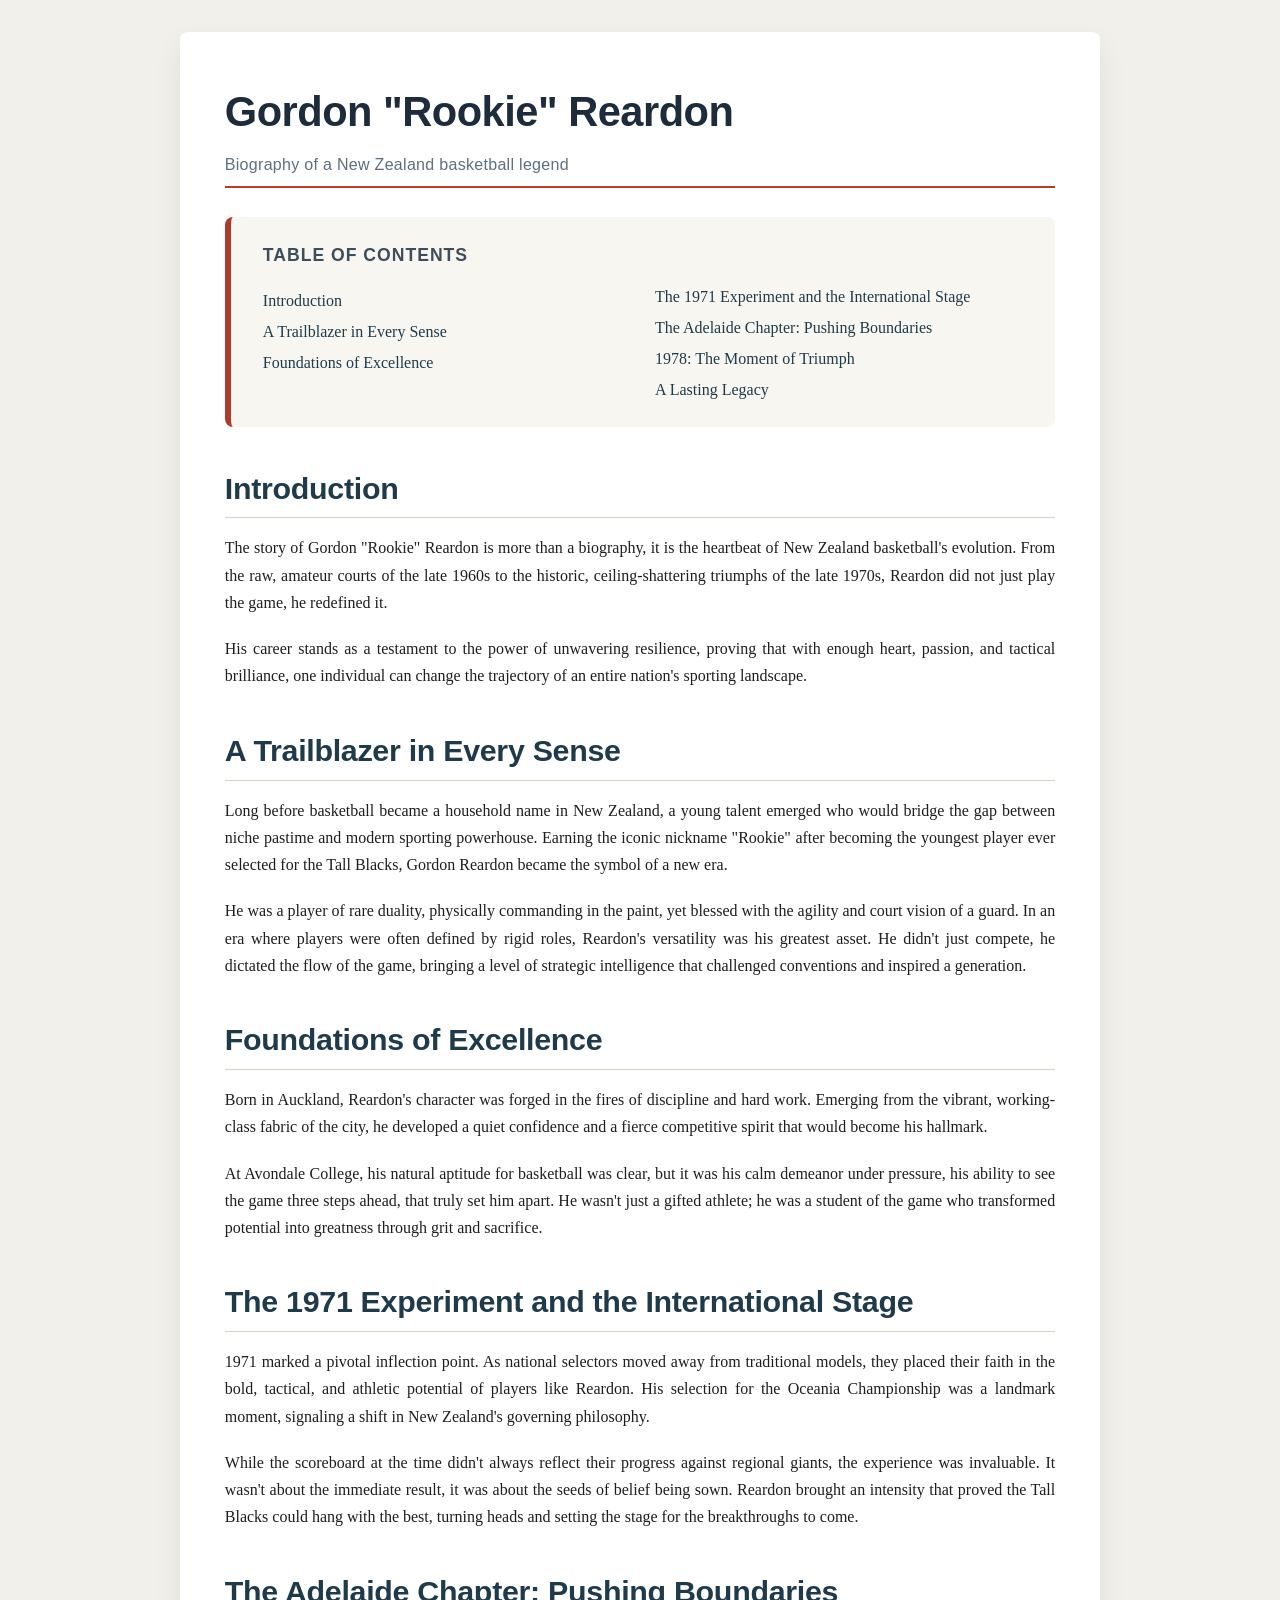
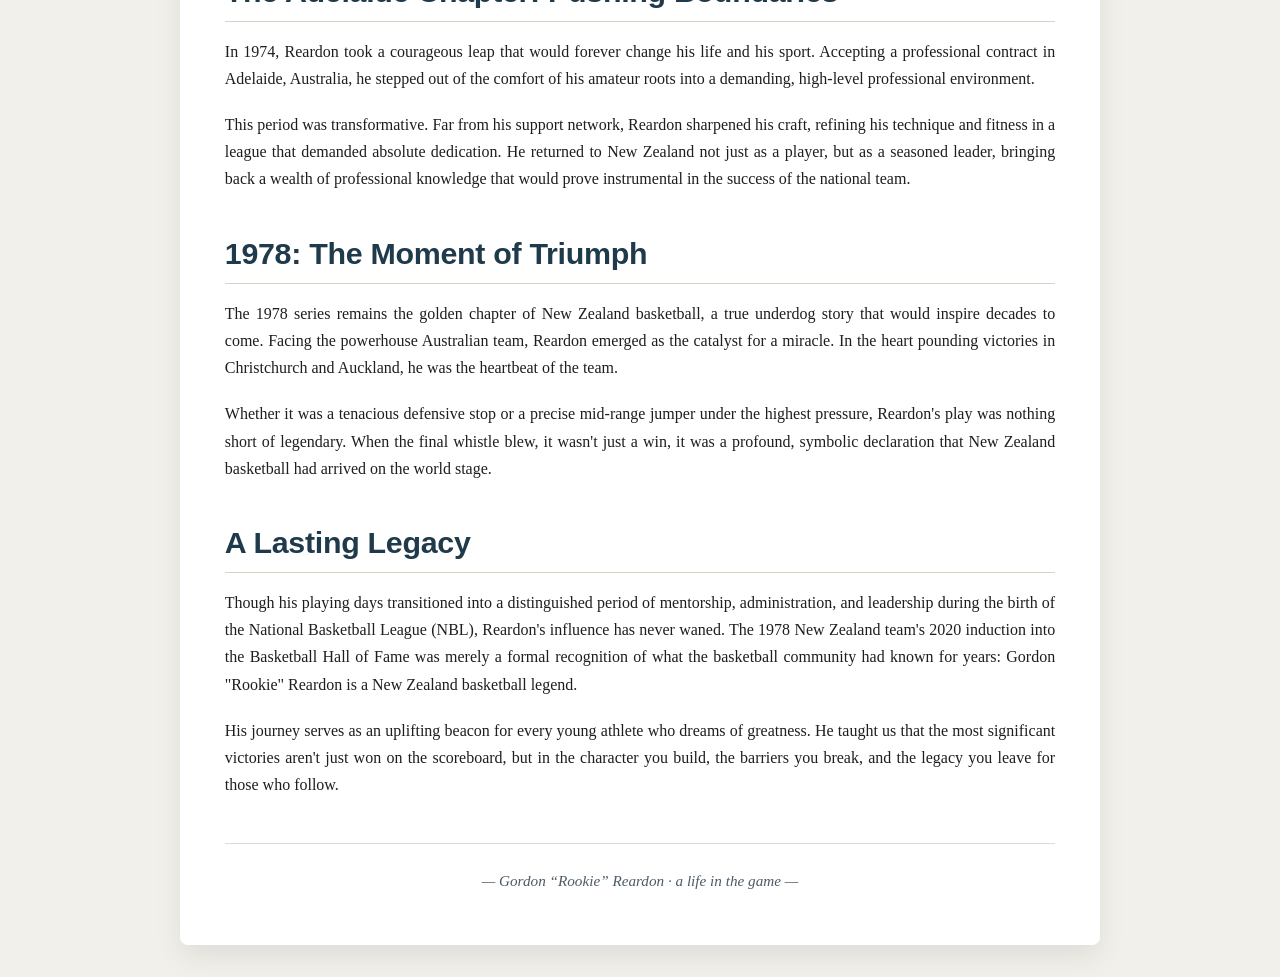
==== biography.html @ ab77c08b "Update biography.html" ====
<!DOCTYPE html>
<html lang="en">
<head>
  <meta charset="UTF-8">
  <meta name="viewport" content="width=device-width, initial-scale=1.0">
  <title>Gordon "Rookie" Reardon · biography</title>
  <style>
    * {
      margin: 0;
      padding: 0;
      box-sizing: border-box;
    }

    body {
      background: #f2f0eb;
      font-family: 'Georgia', 'Times New Roman', serif;
      line-height: 1.7;
      color: #1e1e1e;
      padding: 2rem 1rem;
    }

    .container {
      max-width: 920px;
      margin: 0 auto;
      background: white;
      padding: 2.8rem 2.8rem 3.2rem;
      border-radius: 8px;
      box-shadow: 0 12px 28px rgba(0,0,0,0.08);
    }

    h1 {
      font-size: 2.6rem;
      font-weight: 700;
      letter-spacing: -0.5px;
      border-bottom: 2px solid #c0392b;
      padding-bottom: 0.5rem;
      margin-bottom: 1.8rem;
      color: #1e2b3c;
      font-family: 'Helvetica Neue', 'Arial', sans-serif;
    }

    h1 small {
      font-size: 1rem;
      font-weight: 400;
      color: #5e6f7e;
      display: block;
      margin-top: 0.2rem;
      letter-spacing: 0.3px;
    }

    h2 {
      font-size: 1.9rem;
      font-weight: 600;
      margin: 2.2rem 0 1rem;
      padding-bottom: 0.2rem;
      border-bottom: 1px solid #d9d2c5;
      color: #1f3a4b;
      font-family: 'Helvetica Neue', 'Arial', sans-serif;
      letter-spacing: -0.3px;
    }

    h3 {
      font-size: 1.3rem;
      font-weight: 600;
      margin: 1.8rem 0 0.6rem;
      color: #2c3e50;
      font-family: 'Helvetica Neue', 'Arial', sans-serif;
    }

    .toc {
      background: #f8f6f1;
      padding: 1.5rem 2rem;
      border-radius: 8px;
      margin: 1.2rem 0 2.2rem;
      border-left: 6px solid #b03a2e;
    }

    .toc h3 {
      margin-top: 0;
      margin-bottom: 0.75rem;
      font-size: 1.1rem;
      text-transform: uppercase;
      letter-spacing: 1px;
      color: #3e4d5b;
    }

    .toc ul {
      list-style: none;
      columns: 2 180px;
      column-gap: 1.5rem;
    }

    .toc li {
      margin: 0.25rem 0;
      break-inside: avoid;
    }

    .toc a {
      text-decoration: none;
      color: #1e3b4b;
      font-weight: 500;
      border-bottom: 1px dotted transparent;
      transition: border-color 0.15s;
    }

    .toc a:hover {
      border-bottom-color: #b03a2e;
      color: #a43326;
    }

    .chapter {
      margin-top: 2.2rem;
    }

    .chapter p {
      margin: 1.2rem 0;
      text-align: justify;
      text-justify: inter-word;
    }

    .chapter p:first-of-type {
      margin-top: 0.5rem;
    }

    .chapter strong {
      color: #1d3b4b;
      font-weight: 700;
    }

    .chapter .highlight {
      background: #fef6e6;
      padding: 0.1rem 0.3rem;
      border-radius: 4px;
      font-weight: 500;
    }

    hr {
      border: 0;
      height: 1px;
      background: linear-gradient(90deg, #d0c9bc, #b8aaa0, #d0c9bc);
      margin: 2rem 0 1rem;
    }

    .footer-note {
      margin-top: 2.8rem;
      font-size: 0.95rem;
      color: #4b5b68;
      border-top: 1px solid #e0d9ce;
      padding-top: 1.5rem;
      text-align: center;
      font-style: italic;
    }

    @media (max-width: 650px) {
      .container {
        padding: 1.8rem 1.2rem;
      }
      h1 {
        font-size: 2.1rem;
      }
      h2 {
        font-size: 1.6rem;
      }
      .toc ul {
        columns: 1;
      }
    }
  </style>
</head>
<body>
<div class="container">

  <h1>
    Gordon "Rookie" Reardon
    <small>Biography of a New Zealand basketball legend</small>
  </h1>

  <!-- Table of Contents -->
  <div class="toc">
    <h3>Table of Contents</h3>
    <ul>
      <li><a href="#introduction">Introduction</a></li>
      <li><a href="#trailblazer">A Trailblazer in Every Sense</a></li>
      <li><a href="#foundations">Foundations of Excellence</a></li>
      <li><a href="#experiment">The 1971 Experiment and the International Stage</a></li>
      <li><a href="#adelaide">The Adelaide Chapter: Pushing Boundaries</a></li>
      <li><a href="#triumph">1978: The Moment of Triumph</a></li>
      <li><a href="#legacy">A Lasting Legacy</a></li>
    </ul>
  </div>

  <!-- INTRODUCTION -->
  <section class="chapter" id="introduction">
    <h2>Introduction</h2>
    <p>The story of Gordon "Rookie" Reardon is more than a biography, it is the heartbeat of New Zealand basketball's evolution. From the raw, amateur courts of the late 1960s to the historic, ceiling-shattering triumphs of the late 1970s, Reardon did not just play the game, he redefined it.</p>
    <p>His career stands as a testament to the power of unwavering resilience, proving that with enough heart, passion, and tactical brilliance, one individual can change the trajectory of an entire nation's sporting landscape.</p>
  </section>

  <!-- TRAILBLAZER -->
  <section class="chapter" id="trailblazer">
    <h2>A Trailblazer in Every Sense</h2>
    <p>Long before basketball became a household name in New Zealand, a young talent emerged who would bridge the gap between niche pastime and modern sporting powerhouse. Earning the iconic nickname "Rookie" after becoming the youngest player ever selected for the Tall Blacks, Gordon Reardon became the symbol of a new era.</p>
    <p>He was a player of rare duality, physically commanding in the paint, yet blessed with the agility and court vision of a guard. In an era where players were often defined by rigid roles, Reardon's versatility was his greatest asset. He didn't just compete, he dictated the flow of the game, bringing a level of strategic intelligence that challenged conventions and inspired a generation.</p>
  </section>

  <!-- FOUNDATIONS -->
  <section class="chapter" id="foundations">
    <h2>Foundations of Excellence</h2>
    <p>Born in Auckland, Reardon's character was forged in the fires of discipline and hard work. Emerging from the vibrant, working-class fabric of the city, he developed a quiet confidence and a fierce competitive spirit that would become his hallmark.</p>
    <p>At Avondale College, his natural aptitude for basketball was clear, but it was his calm demeanor under pressure, his ability to see the game three steps ahead, that truly set him apart. He wasn't just a gifted athlete; he was a student of the game who transformed potential into greatness through grit and sacrifice.</p>
  </section>

  <!-- 1971 EXPERIMENT -->
  <section class="chapter" id="experiment">
    <h2>The 1971 Experiment and the International Stage</h2>
    <p>1971 marked a pivotal inflection point. As national selectors moved away from traditional models, they placed their faith in the bold, tactical, and athletic potential of players like Reardon. His selection for the Oceania Championship was a landmark moment, signaling a shift in New Zealand's governing philosophy.</p>
    <p>While the scoreboard at the time didn't always reflect their progress against regional giants, the experience was invaluable. It wasn't about the immediate result, it was about the seeds of belief being sown. Reardon brought an intensity that proved the Tall Blacks could hang with the best, turning heads and setting the stage for the breakthroughs to come.</p>
  </section>

  <!-- ADELAIDE -->
  <section class="chapter" id="adelaide">
    <h2>The Adelaide Chapter: Pushing Boundaries</h2>
    <p>In 1974, Reardon took a courageous leap that would forever change his life and his sport. Accepting a professional contract in Adelaide, Australia, he stepped out of the comfort of his amateur roots into a demanding, high-level professional environment.</p>
    <p>This period was transformative. Far from his support network, Reardon sharpened his craft, refining his technique and fitness in a league that demanded absolute dedication. He returned to New Zealand not just as a player, but as a seasoned leader, bringing back a wealth of professional knowledge that would prove instrumental in the success of the national team.</p>
  </section>

  <!-- 1978 TRIUMPH -->
  <section class="chapter" id="triumph">
    <h2>1978: The Moment of Triumph</h2>
    <p>The 1978 series remains the golden chapter of New Zealand basketball, a true underdog story that would inspire decades to come. Facing the powerhouse Australian team, Reardon emerged as the catalyst for a miracle. In the heart pounding victories in Christchurch and Auckland, he was the heartbeat of the team.</p>
    <p>Whether it was a tenacious defensive stop or a precise mid-range jumper under the highest pressure, Reardon's play was nothing short of legendary. When the final whistle blew, it wasn't just a win, it was a profound, symbolic declaration that New Zealand basketball had arrived on the world stage.</p>
  </section>

  <!-- LEGACY -->
  <section class="chapter" id="legacy">
    <h2>A Lasting Legacy</h2>
    <p>Though his playing days transitioned into a distinguished period of mentorship, administration, and leadership during the birth of the National Basketball League (NBL), Reardon's influence has never waned. The 1978 New Zealand team's 2020 induction into the Basketball Hall of Fame was merely a formal recognition of what the basketball community had known for years: Gordon "Rookie" Reardon is a New Zealand basketball legend.</p>
    <p>His journey serves as an uplifting beacon for every young athlete who dreams of greatness. He taught us that the most significant victories aren't just won on the scoreboard, but in the character you build, the barriers you break, and the legacy you leave for those who follow.</p>
  </section>

  <div class="footer-note">
    — Gordon “Rookie” Reardon · a life in the game —
  </div>

</div>
</body>
</html>
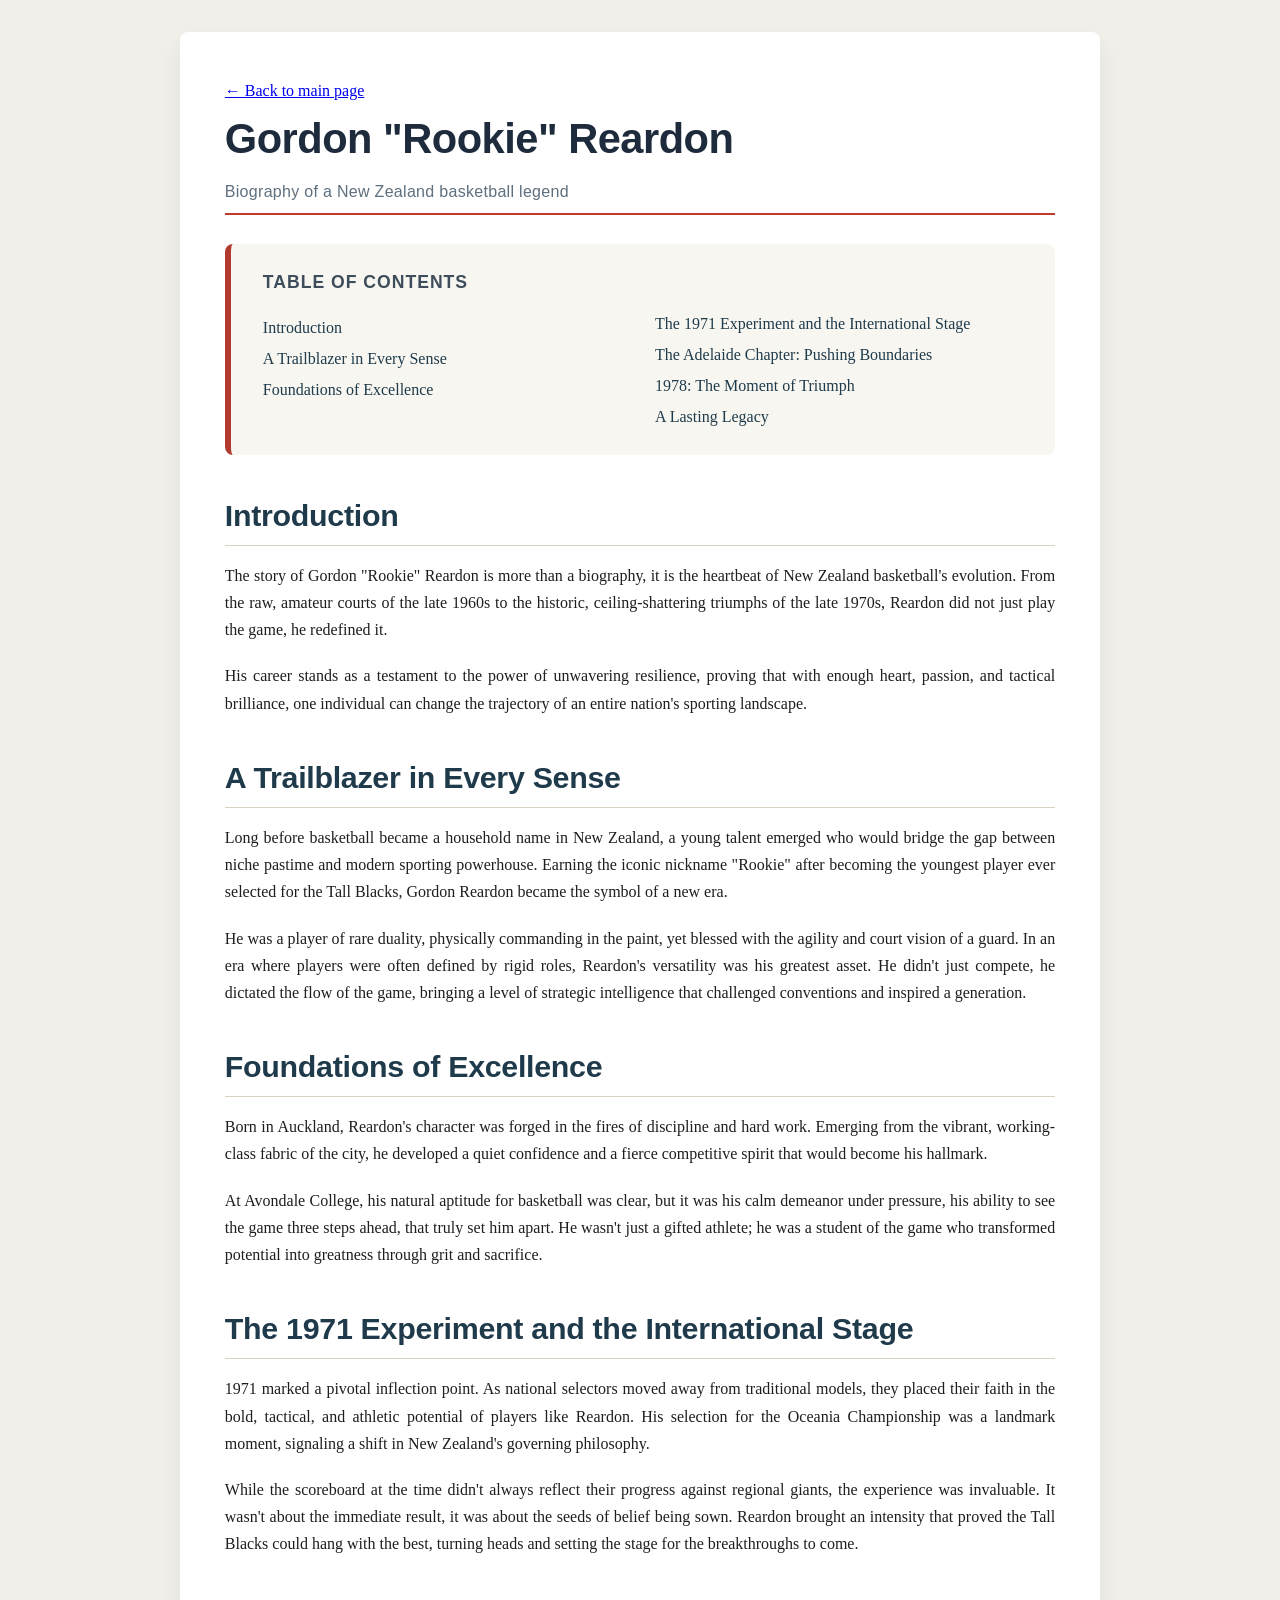
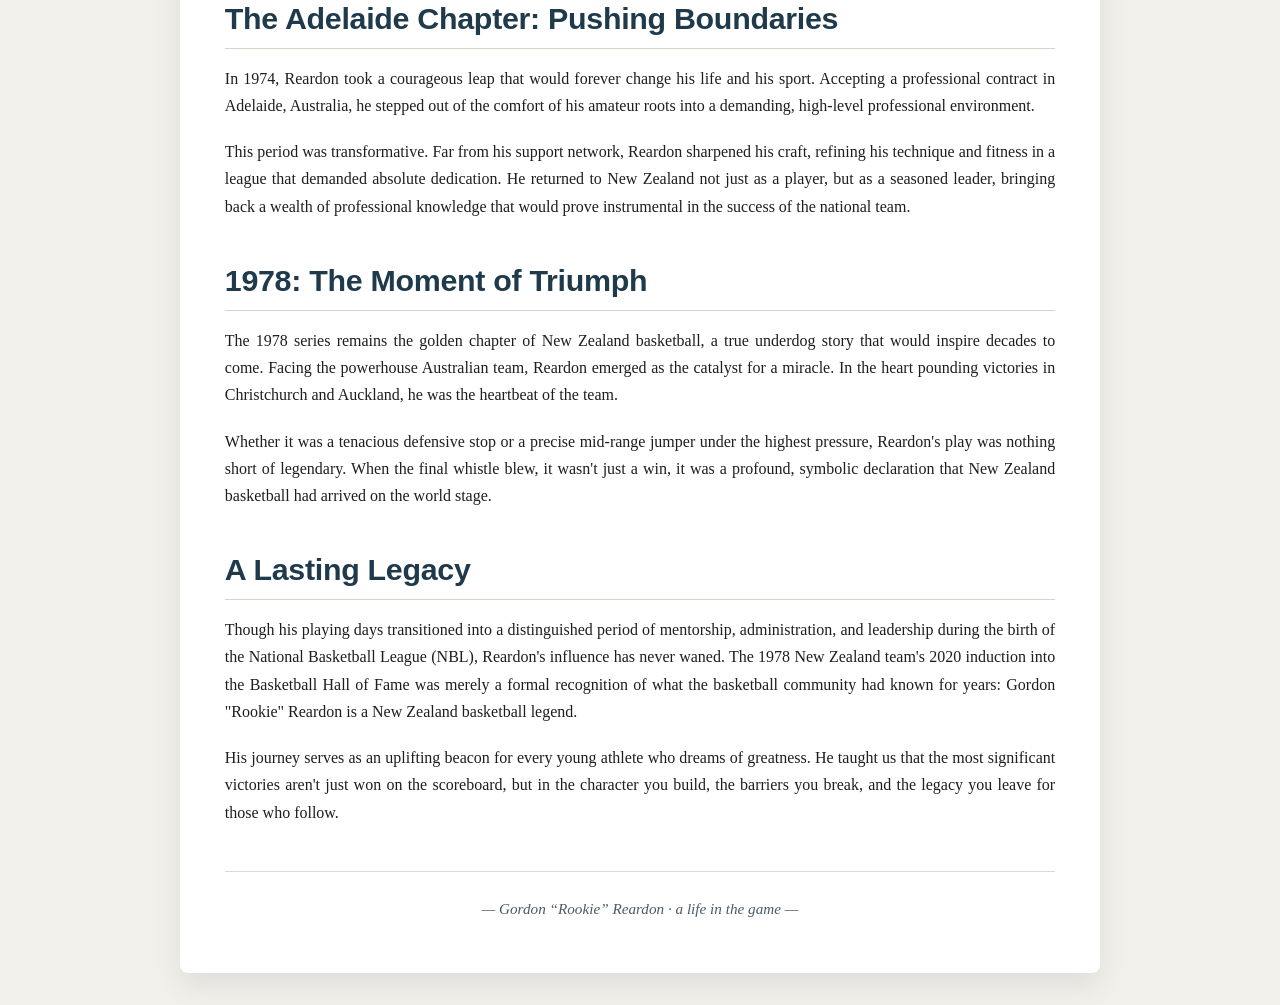
==== commit e481e4d8: "Update biography.html" ====
--- a/biography.html
+++ b/biography.html
@@ -169,7 +169,7 @@
 </head>
 <body>
 <div class="container">
-
+  <a href="index.html" class="back-link">← Back to main page</a>
   <h1>
     Gordon "Rookie" Reardon
     <small>Biography of a New Zealand basketball legend</small>
